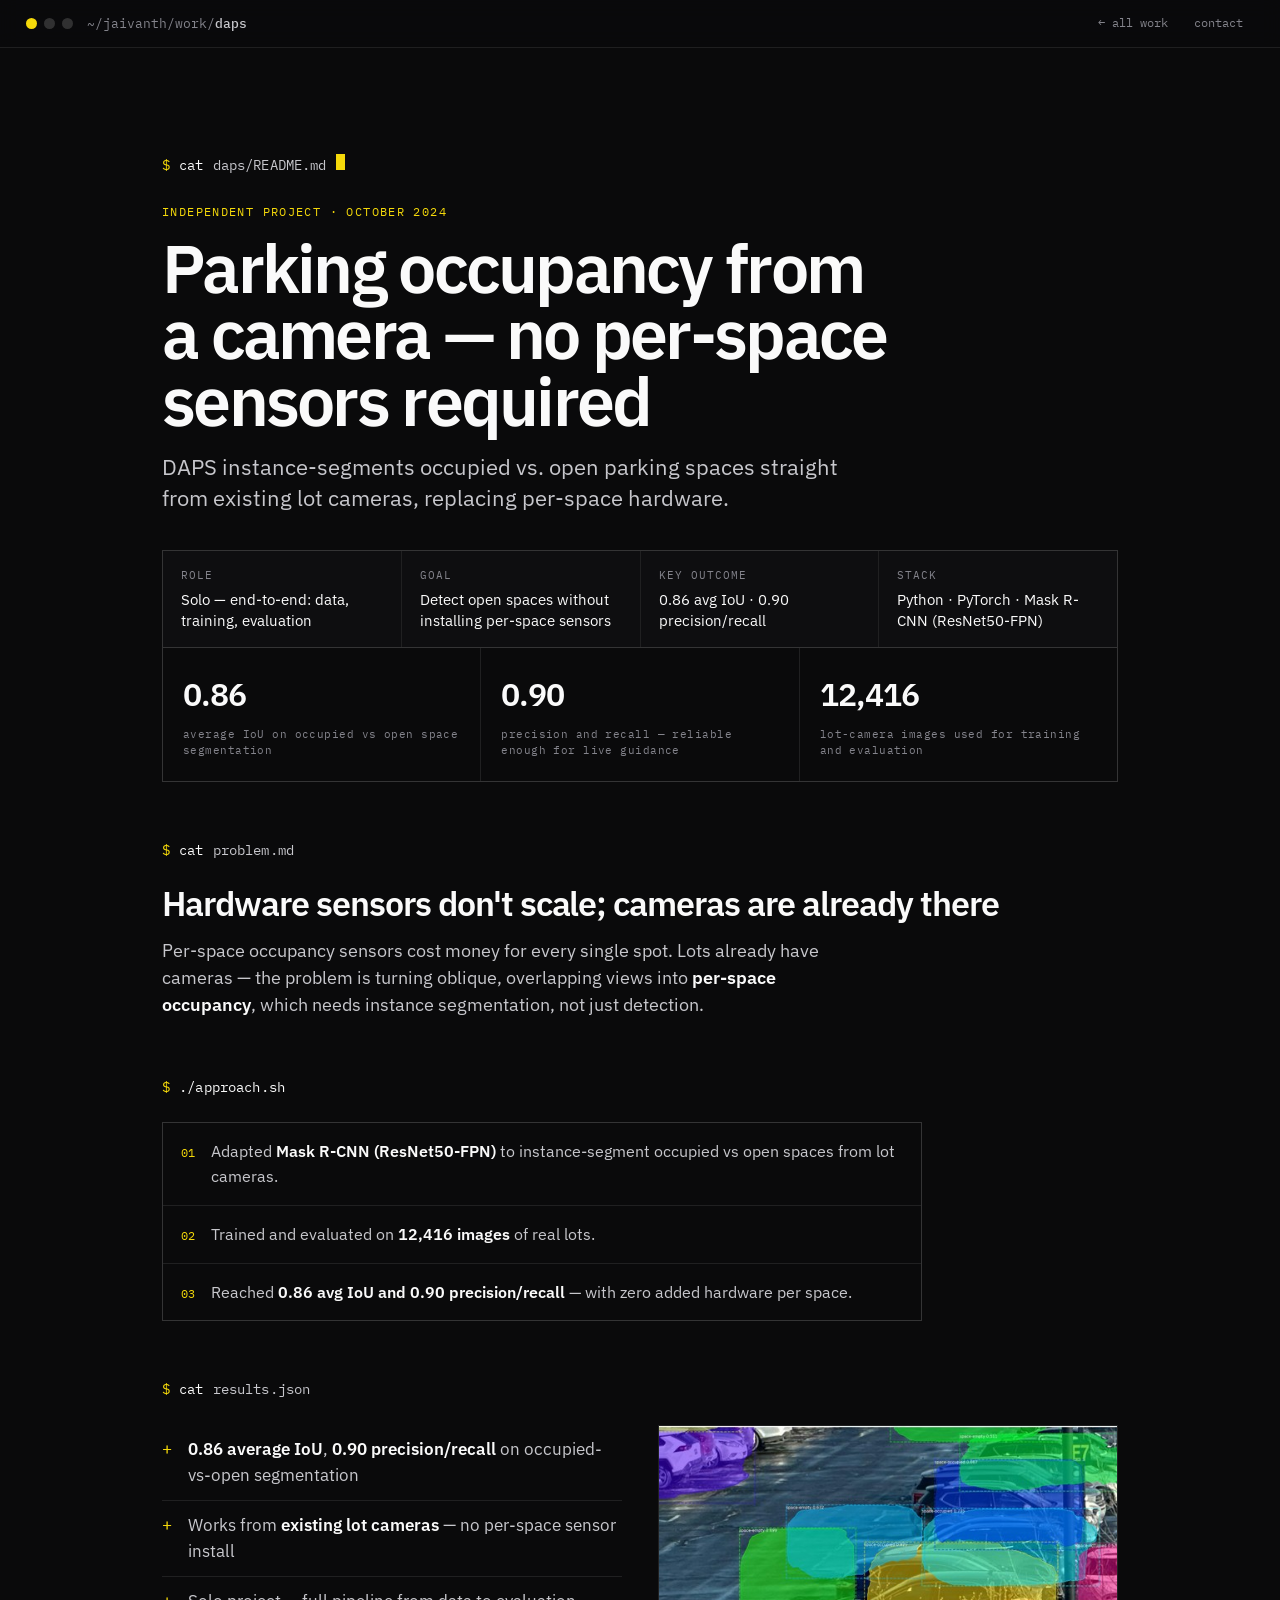
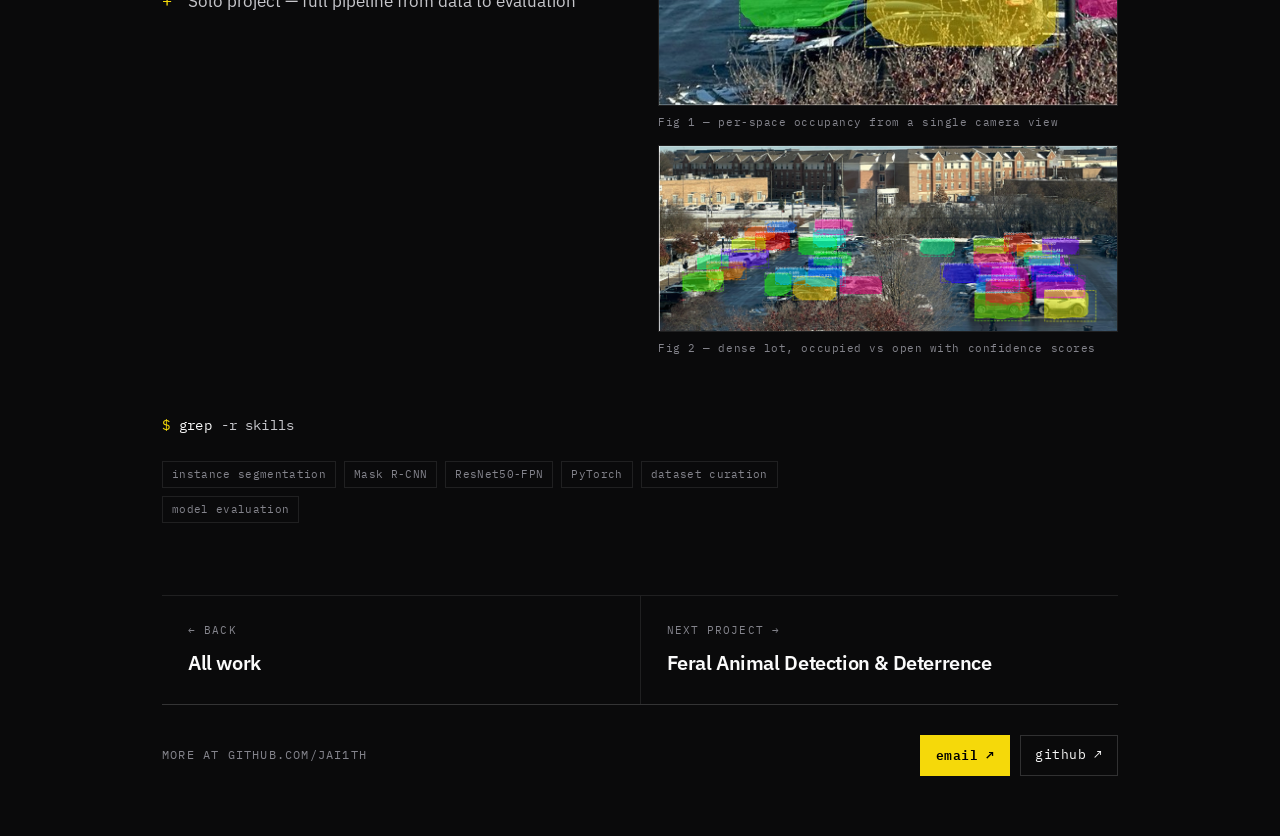
==== projects/daps.html @ 7ca62e6c "init_deploy" ====
<!DOCTYPE html>
<html lang="en">
<head>
<meta charset="UTF-8" />
<meta name="viewport" content="width=device-width, initial-scale=1.0" />
<title>DAPS — Parking-Space Detection — Jaivanth Melanaturu</title>
<meta name="description" content="Instance segmentation of occupied vs open parking spaces with Mask R-CNN — 0.86 avg IoU, 0.90 precision/recall, no per-space hardware sensors." />
<link rel="stylesheet" href="../style.css" />
</head>
<body>

<div class="bar">
  <span class="dots"><i></i><i></i><i></i></span>
  <span class="path">~/jaivanth/work/<b>daps</b></span>
  <nav>
    <a href="../index.html#work">← all work</a>
    <a href="../index.html#contact">contact</a>
  </nav>
</div>

<div class="wrap-page">

  <header class="pj-hero">
    <div class="cmd" style="padding-top:40px"><span class="p">$</span> <span class="c">cat</span> daps/README.md<span class="cur"></span></div>
    <div class="kick">Independent Project · October 2024</div>
    <h1>Parking occupancy from a camera — no per-space sensors required</h1>
    <p class="sub">DAPS instance-segments occupied vs. open parking spaces straight from existing lot cameras, replacing per-space hardware.</p>

    <div class="ov">
      <div><div class="k">Role</div><div class="v">Solo — end-to-end: data, training, evaluation</div></div>
      <div><div class="k">Goal</div><div class="v">Detect open spaces without installing per-space sensors</div></div>
      <div><div class="k">Key outcome</div><div class="v">0.86 avg IoU · 0.90 precision/recall</div></div>
      <div><div class="k">Stack</div><div class="v">Python · PyTorch · Mask R-CNN (ResNet50-FPN)</div></div>
    </div>
    <div class="mx">
      <div><div class="n">0.86</div><div class="l">average IoU on occupied vs open space segmentation</div></div>
      <div><div class="n">0.90</div><div class="l">precision and recall — reliable enough for live guidance</div></div>
      <div><div class="n">12,416</div><div class="l">lot-camera images used for training and evaluation</div></div>
    </div>
  </header>

  <section class="pj">
    <div class="sh"><div class="cmd"><span class="p">$</span> <span class="c">cat</span> problem.md</div></div>
    <h2>Hardware sensors don't scale; cameras are already there</h2>
    <div class="prose">
      <p>Per-space occupancy sensors cost money for every single spot. Lots already have cameras — the problem is turning oblique, overlapping views into <b>per-space occupancy</b>, which needs instance segmentation, not just detection.</p>
    </div>
  </section>

  <section class="pj">
    <div class="sh"><div class="cmd"><span class="p">$</span> <span class="c">./approach.sh</span></div></div>
    <div class="steps">
      <div><span class="sn">01</span><span class="st">Adapted <b>Mask R-CNN (ResNet50-FPN)</b> to instance-segment occupied vs open spaces from lot cameras.</span></div>
      <div><span class="sn">02</span><span class="st">Trained and evaluated on <b>12,416 images</b> of real lots.</span></div>
      <div><span class="sn">03</span><span class="st">Reached <b>0.86 avg IoU and 0.90 precision/recall</b> — with zero added hardware per space.</span></div>
    </div>
  </section>

  <section class="pj">
    <div class="sh"><div class="cmd"><span class="p">$</span> <span class="c">cat</span> results.json</div></div>
    <div class="res">
      <ul>
        <li><b>0.86 average IoU</b>, <b>0.90 precision/recall</b> on occupied-vs-open segmentation</li>
        <li>Works from <b>existing lot cameras</b> — no per-space sensor install</li>
        <li>Solo project — full pipeline from data to evaluation</li>
      </ul>
      <div>
        <img src="../assets/daps-2.jpg" alt="Parking lot with per-space occupancy — colored instance masks, space-empty / space-occupied labels" style="width:100%; border:1px solid var(--line); display:block;" />
        <div class="figcap" style="margin-bottom:14px;">Fig 1 — per-space occupancy from a single camera view</div>
        <img src="../assets/daps-1.png" alt="Wide parking-lot view with instance masks and occupancy confidence scores" style="width:100%; border:1px solid var(--line); display:block;" />
        <div class="figcap">Fig 2 — dense lot, occupied vs open with confidence scores</div>
      </div>
    </div>
  </section>

  <section class="pj">
    <div class="sh"><div class="cmd"><span class="p">$</span> <span class="c">grep</span> -r skills</div></div>
    <div class="sk">
      <span class="chip">instance segmentation</span><span class="chip">Mask R-CNN</span><span class="chip">ResNet50-FPN</span><span class="chip">PyTorch</span><span class="chip">dataset curation</span><span class="chip">model evaluation</span>
    </div>
  </section>

  <footer class="pj-foot">
    <div class="pj-next">
      <a href="../index.html#work"><span class="k">← Back</span><span class="t">All work</span></a>
      <a href="feral-animal.html"><span class="k">Next project →</span><span class="t">Feral Animal Detection &amp; Deterrence</span></a>
    </div>
    <div class="pj-cta">
      <span class="mono">More at github.com/jai1th</span>
      <div class="links">
        <a class="btn btn--solid" href="mailto:mjaivanth@outlook.com">email <span class="arr">↗</span></a>
        <a class="btn" href="https://github.com/jai1th" target="_blank" rel="noopener">github <span class="arr">↗</span></a>
      </div>
    </div>
  </footer>
</div>

</body>
</html>
---- style.css ----
/* Jaivanth Melanaturu — Portfolio · shared styles (index + project pages) */
@import url('https://fonts.googleapis.com/css2?family=IBM+Plex+Sans:wght@300;400;500;600;700&family=IBM+Plex+Mono:wght@400;500;600&display=swap');

:root {
  --bg:#0A0A0B; --bg-2:#0E0E10; --panel:#141417; --panel-2:#1A1A1E;
  --line:rgba(255,255,255,0.09); --line-2:rgba(255,255,255,0.16);
  --text:#FAFAFA; --text-2:#C7C7CC; --muted:#84848C; --faint:#54545B;
  --acc:#F5D90A; --acc-2:#FCE35A; --acc-dim:rgba(245,217,10,0.14); --acc-line:rgba(245,217,10,0.40);
  --ok:#5CD08A;
  --sans:'IBM Plex Sans',system-ui,sans-serif; --mono:'IBM Plex Mono',ui-monospace,monospace;
}
* { box-sizing:border-box; }
html { -webkit-text-size-adjust:100%; scroll-behavior:smooth; }
body { margin:0; background:var(--bg); color:var(--text); font-family:var(--sans); font-size:18px; line-height:1.55; -webkit-font-smoothing:antialiased; }
::selection { background:var(--acc); color:#000; }
a { color:inherit; text-decoration:none; }
a:hover { color:var(--acc); }
h1,h2,h3,h4 { margin:0; font-weight:600; letter-spacing:-0.02em; line-height:1.05; }
p { margin:0; }
img { display:block; max-width:100%; }

.mono { font-family:var(--mono); font-size:12px; letter-spacing:.10em; text-transform:uppercase; color:var(--muted); }
.acc { color:var(--acc); }

.btn { display:inline-flex; align-items:center; gap:.6em; font-family:var(--mono); font-size:13px; letter-spacing:.04em; padding:.7em 1.1em; border:1px solid var(--line-2); color:var(--text); background:transparent; cursor:pointer; transition:border-color .18s,color .18s,background .18s,transform .12s; }
.btn:hover { border-color:var(--acc-line); color:var(--acc); }
.btn:active { transform:translateY(1px); }
.btn--solid { background:var(--acc); color:#000; border-color:var(--acc); font-weight:600; }
.btn--solid:hover { background:var(--acc-2); color:#000; border-color:var(--acc-2); }
.btn .arr { transition:transform .18s; }
.btn:hover .arr { transform:translate(2px,-2px); }

.ph { position:relative; display:flex; align-items:center; justify-content:center; background:repeating-linear-gradient(135deg,rgba(255,255,255,0.028) 0 10px,rgba(255,255,255,0.00) 10px 20px),var(--panel); border:1px solid var(--line); overflow:hidden; color:var(--muted); }
.ph__tag { font-family:var(--mono); font-size:11.5px; letter-spacing:.08em; color:var(--muted); padding:5px 9px; border:1px solid var(--line); background:var(--bg); text-transform:uppercase; }
.ph::before { content:""; position:absolute; inset:9px; border:1px dashed var(--line); pointer-events:none; }
.ticks::before,.ticks::after { content:""; position:absolute; width:7px; height:7px; border:1px solid var(--acc-line); }

/* ---- editor bar ---- */
.bar { position:sticky; top:0; z-index:50; display:flex; align-items:center; gap:14px; height:48px; padding:0 26px; background:rgba(10,10,11,0.82); backdrop-filter:blur(10px); border-bottom:1px solid var(--line); }
.bar .dots { display:flex; gap:7px; }
.bar .dots i { width:11px; height:11px; border-radius:50%; background:var(--line-2); display:block; }
.bar .dots i:first-child { background:var(--acc); }
.bar .path { font-family:var(--mono); font-size:12.5px; color:var(--muted); }
.bar .path b { color:var(--text-2); font-weight:500; }
.bar nav { margin-left:auto; display:flex; gap:4px; }
.bar nav a { font-family:var(--mono); font-size:12px; color:var(--muted); padding:6px 11px; transition:color .15s; }
.bar nav a:hover { color:var(--acc); }

/* ---- bash command line ---- */
.cmd { font-family:var(--mono); font-size:14px; letter-spacing:.01em; display:flex; flex-wrap:wrap; align-items:baseline; gap:9px; color:var(--text-2); }
.cmd .p { color:var(--acc); }
.cmd .c { color:var(--text); }
.cmd .hash { color:var(--faint); }
.cur { display:inline-block; width:9px; height:16px; background:var(--acc); vertical-align:-2px; animation:bl 1.1s steps(1) infinite; }
@keyframes bl { 50% { opacity:0; } }

.wrap-page { width:100%; max-width:1020px; margin:0 auto; padding:0 32px; }
.chip { font-family:var(--mono); font-size:11px; color:var(--muted); border:1px solid var(--line); padding:4px 9px; letter-spacing:.03em; }

/* ============ PROJECT PAGE ============ */
.pj-hero { padding:66px 0 0; }
.pj-hero .kick { font-family:var(--mono); font-size:11.5px; letter-spacing:.12em; text-transform:uppercase; color:var(--acc); margin:26px 0 14px; }
.pj-hero h1 { font-size:clamp(36px,5.6vw,68px); letter-spacing:-0.04em; line-height:0.98; max-width:18ch; }
.pj-hero .sub { font-size:clamp(18px,2vw,22px); color:var(--text-2); max-width:52ch; margin-top:18px; line-height:1.4; }
.pj-hero .sub b { color:var(--text); font-weight:600; }

/* overview box — the 7-second scan target */
.ov { display:grid; grid-template-columns:repeat(4,1fr); gap:1px; background:var(--line); border:1px solid var(--line); margin-top:36px; }
.ov > div { background:var(--bg-2); padding:16px 18px; }
.ov .k { font-family:var(--mono); font-size:10.5px; letter-spacing:.1em; text-transform:uppercase; color:var(--muted); }
.ov .v { font-size:15px; color:var(--text); margin-top:6px; line-height:1.4; }
.ov .v a { color:var(--acc); border-bottom:1px solid var(--acc-line); }

/* metric tiles */
.mx { display:grid; grid-template-columns:repeat(3,1fr); gap:1px; background:var(--line); border:1px solid var(--line); border-top:0; }
.mx > div { background:var(--bg); padding:22px 20px; }
.mx .n { font-size:32px; font-weight:600; letter-spacing:-0.03em; }
.mx .n .y { color:var(--acc); }
.mx .l { font-family:var(--mono); font-size:11px; color:var(--muted); margin-top:6px; letter-spacing:.04em; line-height:1.5; }

section.pj { padding:58px 0 0; }
.pj .sh { margin-bottom:24px; }
.pj h2 { font-size:clamp(24px,3vw,34px); letter-spacing:-0.03em; margin-bottom:16px; }
.pj .prose { font-size:17.5px; color:var(--text-2); max-width:62ch; }
.pj .prose b, .pj .prose .hi { color:var(--text); font-weight:600; }
.pj .prose .y { color:var(--acc); font-weight:600; }
.pj .prose p + p { margin-top:12px; }

/* approach steps */
.steps { display:grid; gap:1px; background:var(--line); border:1px solid var(--line); max-width:760px; }
.steps > div { background:var(--bg); padding:16px 18px; display:flex; gap:16px; align-items:baseline; }
.steps .sn { font-family:var(--mono); font-size:12px; color:var(--acc); flex-shrink:0; }
.steps .st { font-size:16px; color:var(--text-2); }
.steps .st b { color:var(--text); font-weight:600; }

/* results split */
.res { display:grid; grid-template-columns:1fr 1fr; gap:36px; align-items:start; }
.res .ph { aspect-ratio:16/10; }
.res ul { list-style:none; margin:0; padding:0; }
.res li { padding:12px 0 12px 26px; border-bottom:1px solid var(--line); position:relative; font-size:16.5px; color:var(--text-2); }
.res li:last-child { border-bottom:0; }
.res li::before { content:"+"; position:absolute; left:0; color:var(--acc); font-family:var(--mono); }
.res li b { color:var(--text); font-weight:600; }
.figcap { font-family:var(--mono); font-size:11px; color:var(--muted); letter-spacing:.05em; margin-top:8px; }

/* full-width results list (pages without a figure) */
.res-list { list-style:none; margin:0; padding:0; max-width:62ch; }
.res-list li { padding:12px 0 12px 26px; border-bottom:1px solid var(--line); position:relative; font-size:16.5px; color:var(--text-2); }
.res-list li:last-child { border-bottom:0; }
.res-list li::before { content:"+"; position:absolute; left:0; color:var(--acc); font-family:var(--mono); }
.res-list li b { color:var(--text); font-weight:600; }

/* skills demonstrated */
.sk { display:flex; flex-wrap:wrap; gap:8px; max-width:760px; }

/* footer nav */
.pj-foot { margin-top:72px; border-top:1px solid var(--line); }
.pj-next { display:grid; grid-template-columns:1fr 1fr; gap:1px; background:var(--line); border-bottom:1px solid var(--line); }
.pj-next a { background:var(--bg); padding:26px 26px; display:flex; flex-direction:column; gap:8px; transition:background .15s; }
.pj-next a:hover { background:var(--bg-2); color:inherit; }
.pj-next .k { font-family:var(--mono); font-size:11px; letter-spacing:.1em; color:var(--muted); text-transform:uppercase; }
.pj-next .t { font-size:20px; font-weight:600; letter-spacing:-0.02em; }
.pj-next a:hover .t { color:var(--acc); }
.pj-cta { display:flex; align-items:center; justify-content:space-between; flex-wrap:wrap; gap:16px; padding:30px 0 60px; }
.pj-cta .links { display:flex; flex-wrap:wrap; gap:10px; }

@media (max-width:820px) {
  .ov { grid-template-columns:1fr 1fr; }
  .mx { grid-template-columns:1fr; }
  .res { grid-template-columns:1fr; }
  .pj-next { grid-template-columns:1fr; }
}
@media (prefers-reduced-motion:reduce) { *{ transition:none !important; animation:none !important; } html{ scroll-behavior:auto; } }
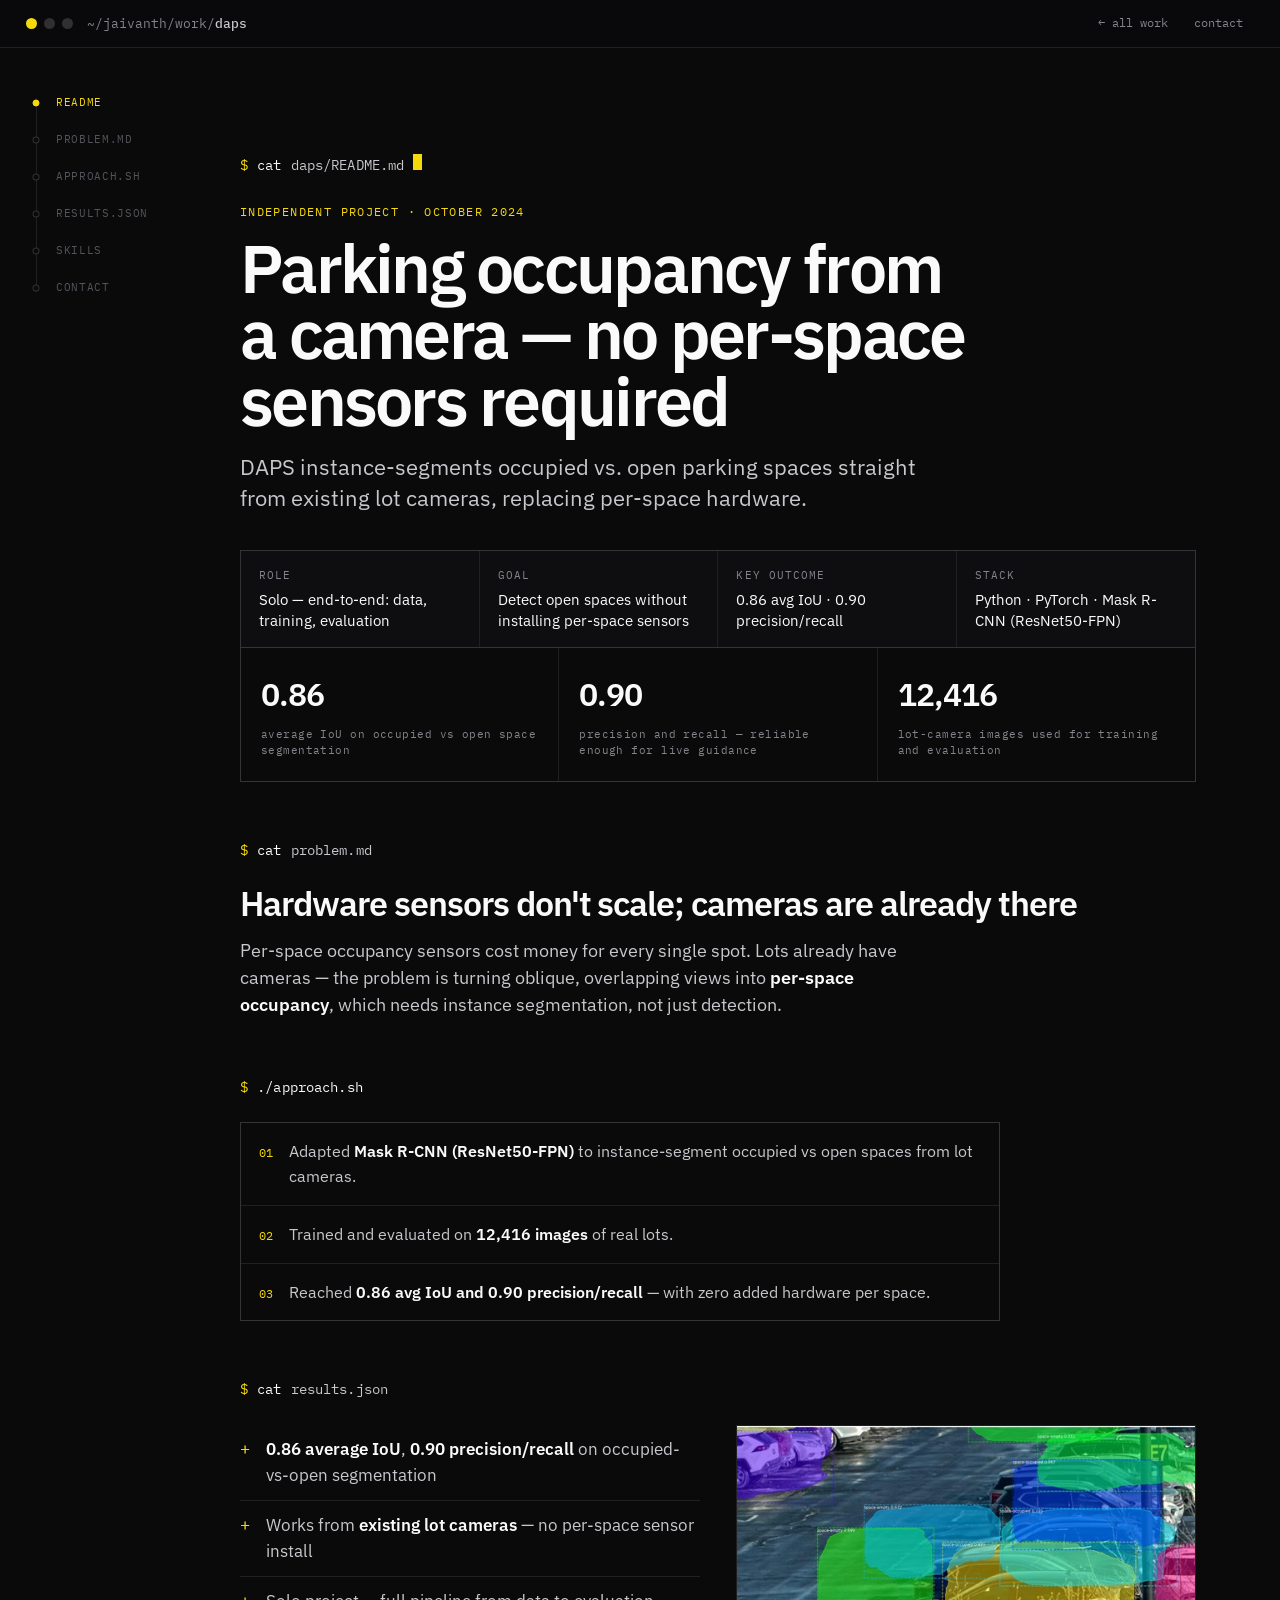
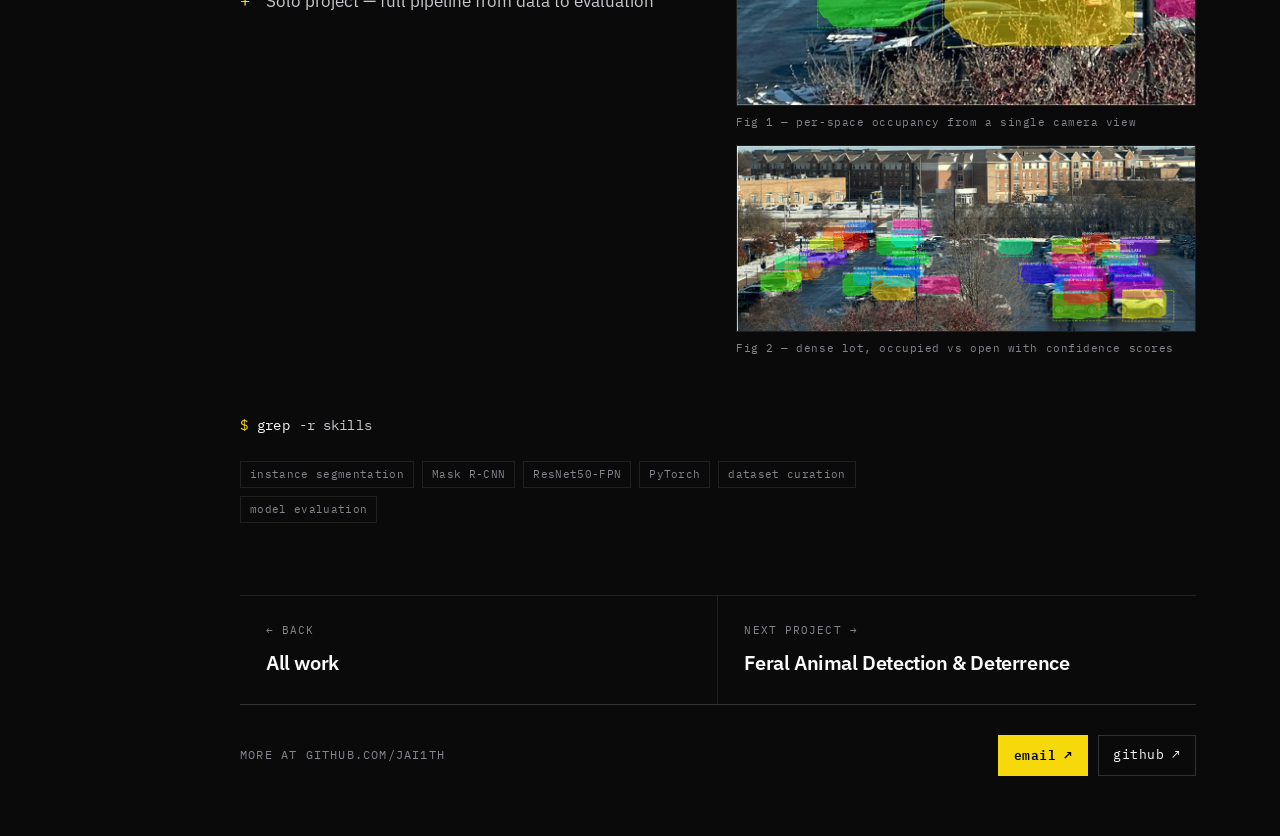
==== commit 65339a28: "UI changes and assets replacements" ====
--- a/projects/daps.html
+++ b/projects/daps.html
@@ -18,9 +18,20 @@
   </nav>
 </div>
 
+<div class="layout">
+<nav class="toc" aria-label="Page sections">
+  <div class="toc-line"><div class="toc-fill"></div></div>
+  <a href="#top" class="toc-item" data-target="top"><span class="d"></span>README</a>
+  <a href="#problem" class="toc-item" data-target="problem"><span class="d"></span>problem.md</a>
+  <a href="#approach" class="toc-item" data-target="approach"><span class="d"></span>approach.sh</a>
+  <a href="#results" class="toc-item" data-target="results"><span class="d"></span>results.json</a>
+  <a href="#skills" class="toc-item" data-target="skills"><span class="d"></span>skills</a>
+  <a href="#contact" class="toc-item" data-target="contact"><span class="d"></span>contact</a>
+</nav>
+
 <div class="wrap-page">
 
-  <header class="pj-hero">
+  <header class="pj-hero" id="top">
     <div class="cmd" style="padding-top:40px"><span class="p">$</span> <span class="c">cat</span> daps/README.md<span class="cur"></span></div>
     <div class="kick">Independent Project · October 2024</div>
     <h1>Parking occupancy from a camera — no per-space sensors required</h1>
@@ -39,7 +50,7 @@
     </div>
   </header>
 
-  <section class="pj">
+  <section class="pj" id="problem">
     <div class="sh"><div class="cmd"><span class="p">$</span> <span class="c">cat</span> problem.md</div></div>
     <h2>Hardware sensors don't scale; cameras are already there</h2>
     <div class="prose">
@@ -47,7 +58,7 @@
     </div>
   </section>
 
-  <section class="pj">
+  <section class="pj" id="approach">
     <div class="sh"><div class="cmd"><span class="p">$</span> <span class="c">./approach.sh</span></div></div>
     <div class="steps">
       <div><span class="sn">01</span><span class="st">Adapted <b>Mask R-CNN (ResNet50-FPN)</b> to instance-segment occupied vs open spaces from lot cameras.</span></div>
@@ -56,7 +67,7 @@
     </div>
   </section>
 
-  <section class="pj">
+  <section class="pj" id="results">
     <div class="sh"><div class="cmd"><span class="p">$</span> <span class="c">cat</span> results.json</div></div>
     <div class="res">
       <ul>
@@ -73,14 +84,14 @@
     </div>
   </section>
 
-  <section class="pj">
+  <section class="pj" id="skills">
     <div class="sh"><div class="cmd"><span class="p">$</span> <span class="c">grep</span> -r skills</div></div>
     <div class="sk">
       <span class="chip">instance segmentation</span><span class="chip">Mask R-CNN</span><span class="chip">ResNet50-FPN</span><span class="chip">PyTorch</span><span class="chip">dataset curation</span><span class="chip">model evaluation</span>
     </div>
   </section>
 
-  <footer class="pj-foot">
+  <footer class="pj-foot" id="contact">
     <div class="pj-next">
       <a href="../index.html#work"><span class="k">← Back</span><span class="t">All work</span></a>
       <a href="feral-animal.html"><span class="k">Next project →</span><span class="t">Feral Animal Detection &amp; Deterrence</span></a>
@@ -94,6 +105,32 @@
     </div>
   </footer>
 </div>
+</div>
+
+<script>
+(function(){
+  var items = Array.prototype.slice.call(document.querySelectorAll('.toc-item'));
+  var targets = items.map(function(a){ return document.getElementById(a.dataset.target); }).filter(Boolean);
+  var fill = document.querySelector('.toc-fill');
+
+  function onScroll(){
+    var y = window.scrollY + window.innerHeight * 0.3;
+    var activeIdx = 0;
+    for (var i = 0; i < targets.length; i++) {
+      if (targets[i].offsetTop <= y) activeIdx = i;
+    }
+    items.forEach(function(a, i){ a.classList.toggle('active', i === activeIdx); });
+
+    var docH = document.documentElement.scrollHeight - window.innerHeight;
+    var pct = docH > 0 ? Math.min(1, Math.max(0, window.scrollY / docH)) : 0;
+    if (fill) fill.style.height = (pct * 100) + '%';
+  }
+
+  window.addEventListener('scroll', onScroll, { passive: true });
+  window.addEventListener('resize', onScroll);
+  onScroll();
+})();
+</script>
 
 </body>
 </html>
--- a/style.css
+++ b/style.css
@@ -124,6 +124,22 @@
 .pj-cta { display:flex; align-items:center; justify-content:space-between; flex-wrap:wrap; gap:16px; padding:30px 0 60px; }
 .pj-cta .links { display:flex; flex-wrap:wrap; gap:10px; }
 
+/* ---- left progress nav (project pages) ---- */
+.layout { display:flex; align-items:flex-start; gap:8px; width:100%; }
+.toc { flex:0 0 128px; position:sticky; top:88px; display:flex; flex-direction:column; gap:20px; padding:6px 0 6px 22px; margin-left:14px; }
+.toc-line { position:absolute; left:22px; top:10px; bottom:10px; width:1px; background:var(--line); }
+.toc-fill { position:absolute; top:0; left:0; width:100%; background:var(--acc-line); transition:height .1s linear; }
+.toc-item { position:relative; padding-left:20px; font-family:var(--mono); font-size:11px; letter-spacing:.06em; text-transform:uppercase; color:var(--faint); transition:color .18s; white-space:nowrap; }
+.toc-item:hover { color:var(--text-2); }
+.toc-item .d { position:absolute; left:0; top:50%; transform:translate(-50%,-50%); width:7px; height:7px; border-radius:50%; background:var(--bg); border:1px solid var(--line-2); transition:background .18s,border-color .18s; }
+.toc-item.active { color:var(--acc); }
+.toc-item.active .d { background:var(--acc); border-color:var(--acc); }
+.layout .wrap-page { flex:1 1 auto; min-width:0; margin:0 auto; }
+
+@media (max-width:900px) {
+  .toc { display:none; }
+}
+
 @media (max-width:820px) {
   .ov { grid-template-columns:1fr 1fr; }
   .mx { grid-template-columns:1fr; }
